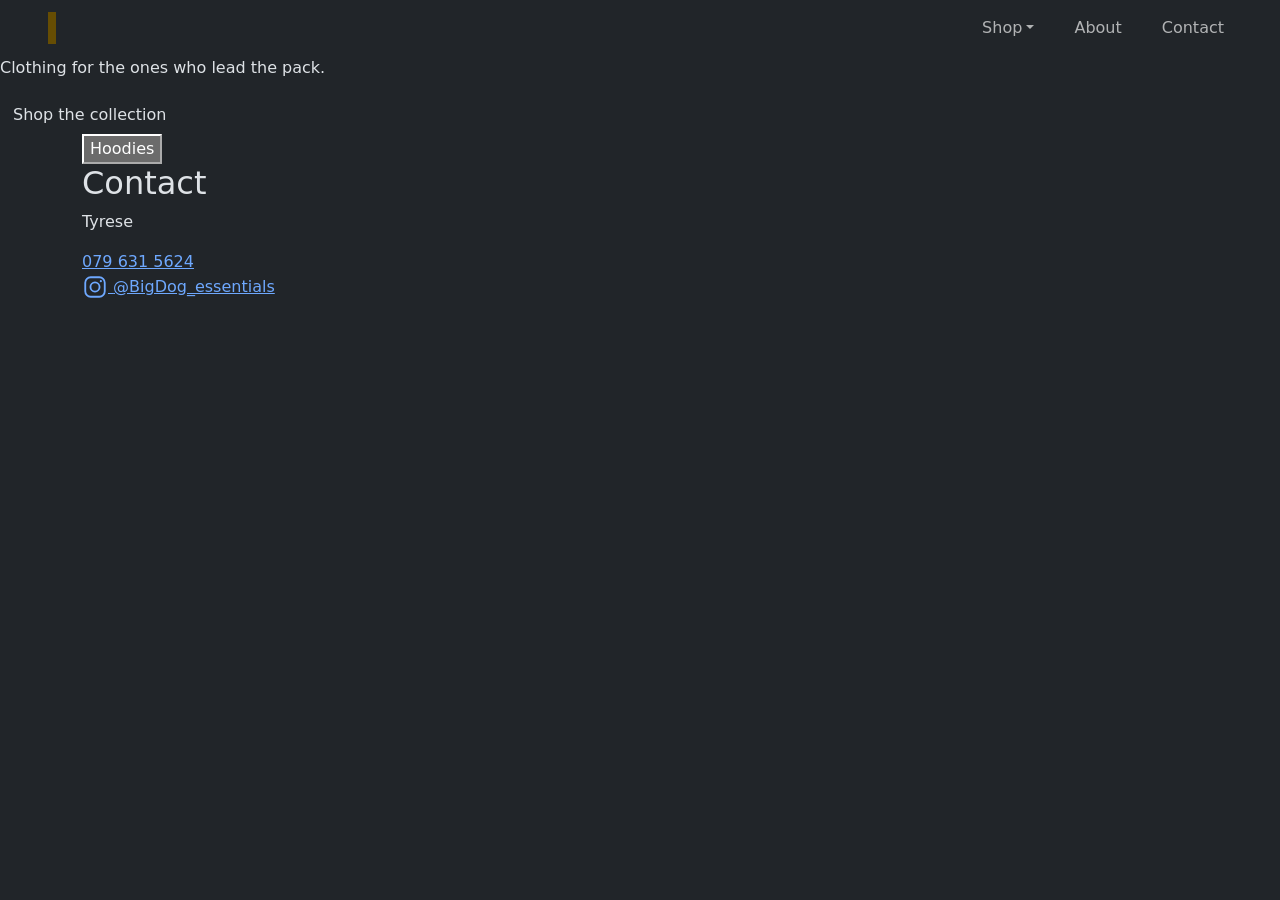
==== index.html @ 0dd2957b "Add files via upload" ====
<!DOCTYPE html>
<html lang="en" data-bs-theme="dark">
<head>
<meta charset="utf-8">
<meta name="viewport" content="width=device-width, initial-scale=1">
<title>BigDog</title>
<link rel="preconnect" href="https://fonts.googleapis.com">
<link rel="preconnect" href="https://fonts.gstatic.com" crossorigin>
<link href="https://fonts.googleapis.com/css2?family=Barlow+Condensed:wght@400;500;600&display=swap" rel="stylesheet">
<link href="https://cdn.jsdelivr.net/npm/bootstrap@5.3.3/dist/css/bootstrap.min.css" rel="stylesheet">
<link href="css/style.css" rel="stylesheet">
</head>
<body>

<header class="hero">
  <div class="bg"></div><div class="bg-tone"></div><div class="bg-fade"></div>

  <nav class="navbar navbar-expand-sm px-3 px-md-5" aria-label="Main">
    <a class="navbar-brand" href="#"><span class="mark" role="img" aria-label="BigDog"></span></a>
    <button class="navbar-toggler" type="button" data-bs-toggle="collapse" data-bs-target="#mainNav" aria-controls="mainNav" aria-expanded="false" aria-label="Toggle navigation">
      <span class="navbar-toggler-icon"></span>
    </button>
    <div class="collapse navbar-collapse justify-content-end" id="mainNav">
      <ul class="navbar-nav gap-sm-4">
        <li class="nav-item dropdown">
          <a class="nav-link dropdown-toggle" href="#" role="button" data-bs-toggle="dropdown" aria-expanded="false">Shop</a>
          <ul class="dropdown-menu">
            <li><a class="dropdown-item" href="#hoodies" data-open="hoodies">Hoodies</a></li>
            <li><a class="dropdown-item" href="#sweaters" data-soon="Sweaters">Sweaters</a></li>
            <li><a class="dropdown-item" href="#t-shirts" data-soon="T-shirts">T-shirts</a></li>
            <li><a class="dropdown-item" href="#pants" data-soon="Pants and sweatpants">Pants and sweatpants</a></li>
            <li><a class="dropdown-item" href="#caps" data-soon="Caps">Caps</a></li>
          </ul>
        </li>
        <li class="nav-item"><a class="nav-link" href="#about">About</a></li>
        <li class="nav-item"><a class="nav-link" href="#contact">Contact</a></li>
      </ul>
    </div>
  </nav>

  <main class="hero-main">
    <h1 class="visually-hidden">BigDog</h1>
    <div class="logo" role="img" aria-label="BigDog logo"><i></i></div>
    <div class="below">
      <p class="tag">Clothing for the ones who lead the pack.</p>
      <a class="btn btn-emerald" href="#hoodies" data-open="hoodies">Shop the collection</a>
    </div>
  </main>
</header>

<section class="hoodies" id="hoodies">
  <div class="container">
    <button class="acc-btn" type="button" data-bs-toggle="collapse" data-bs-target="#hoodie-list" aria-expanded="false" aria-controls="hoodie-list">Hoodies</button>
    <div class="collapse" id="hoodie-list">
      <div class="row row-cols-1 row-cols-sm-2 row-cols-lg-4 g-4 pb-5">
        <div class="col"><img src="images/hoodie-1.jpg" alt="Two people in heather gray BigDog hoodies against a concrete wall, one showing the BDG chest print and one the vertical BIGDOG back print" loading="lazy"><h2>Hoodie 1</h2></div>
        <div class="col"><img src="images/hoodie-2.jpg" alt="One person in a sky blue BDG hoodie and one in a sage green hoodie with the BigDog dog graphic on the back" loading="lazy"><h2>Hoodie 2</h2></div>
        <div class="col"><img src="images/hoodie-3.jpg" alt="Three people in a gray BIGDOG hoodie, a sky blue BDG hoodie and a mustard BDG hoodie" loading="lazy"><h2>Hoodie 3</h2></div>
        <div class="col"><img src="images/hoodie-4.jpg" alt="Back of a sky blue hoodie with BIGDOG printed vertically" loading="lazy"><h2>Hoodie 4</h2></div>
      </div>
    </div>
  </div>
</section>

<section class="contact" id="contact">
  <div class="container">
    <h2>Contact</h2>
    <p class="who">Tyrese</p>
    <a class="tel" href="tel:+27796315624">079 631 5624</a>
    <div>
      <a class="ig" href="https://www.instagram.com/BigDog_essentials" target="_blank" rel="noopener noreferrer" aria-label="BigDog on Instagram, @BigDog_essentials">
        <svg viewBox="0 0 24 24" width="26" height="26" fill="none" stroke="currentColor" stroke-width="1.7" aria-hidden="true"><rect x="3" y="3" width="18" height="18" rx="5"/><circle cx="12" cy="12" r="4.2"/><circle cx="17.4" cy="6.6" r="1" fill="currentColor" stroke="none"/></svg>
        <span>@BigDog_essentials</span>
      </a>
    </div>
  </div>
</section>

<div class="toast-container position-fixed top-0 start-50 translate-middle-x p-3 soon-wrap">
  <div id="soon-toast" class="toast soon" role="status" aria-live="polite" aria-atomic="true" data-bs-delay="2800">
    <div class="toast-body text-center"><b>Coming soon</b><span id="toast-name"></span></div>
  </div>
</div>

<script src="https://cdn.jsdelivr.net/npm/bootstrap@5.3.3/dist/js/bootstrap.bundle.min.js"></script>
<script src="js/main.js"></script>
</body>
</html>
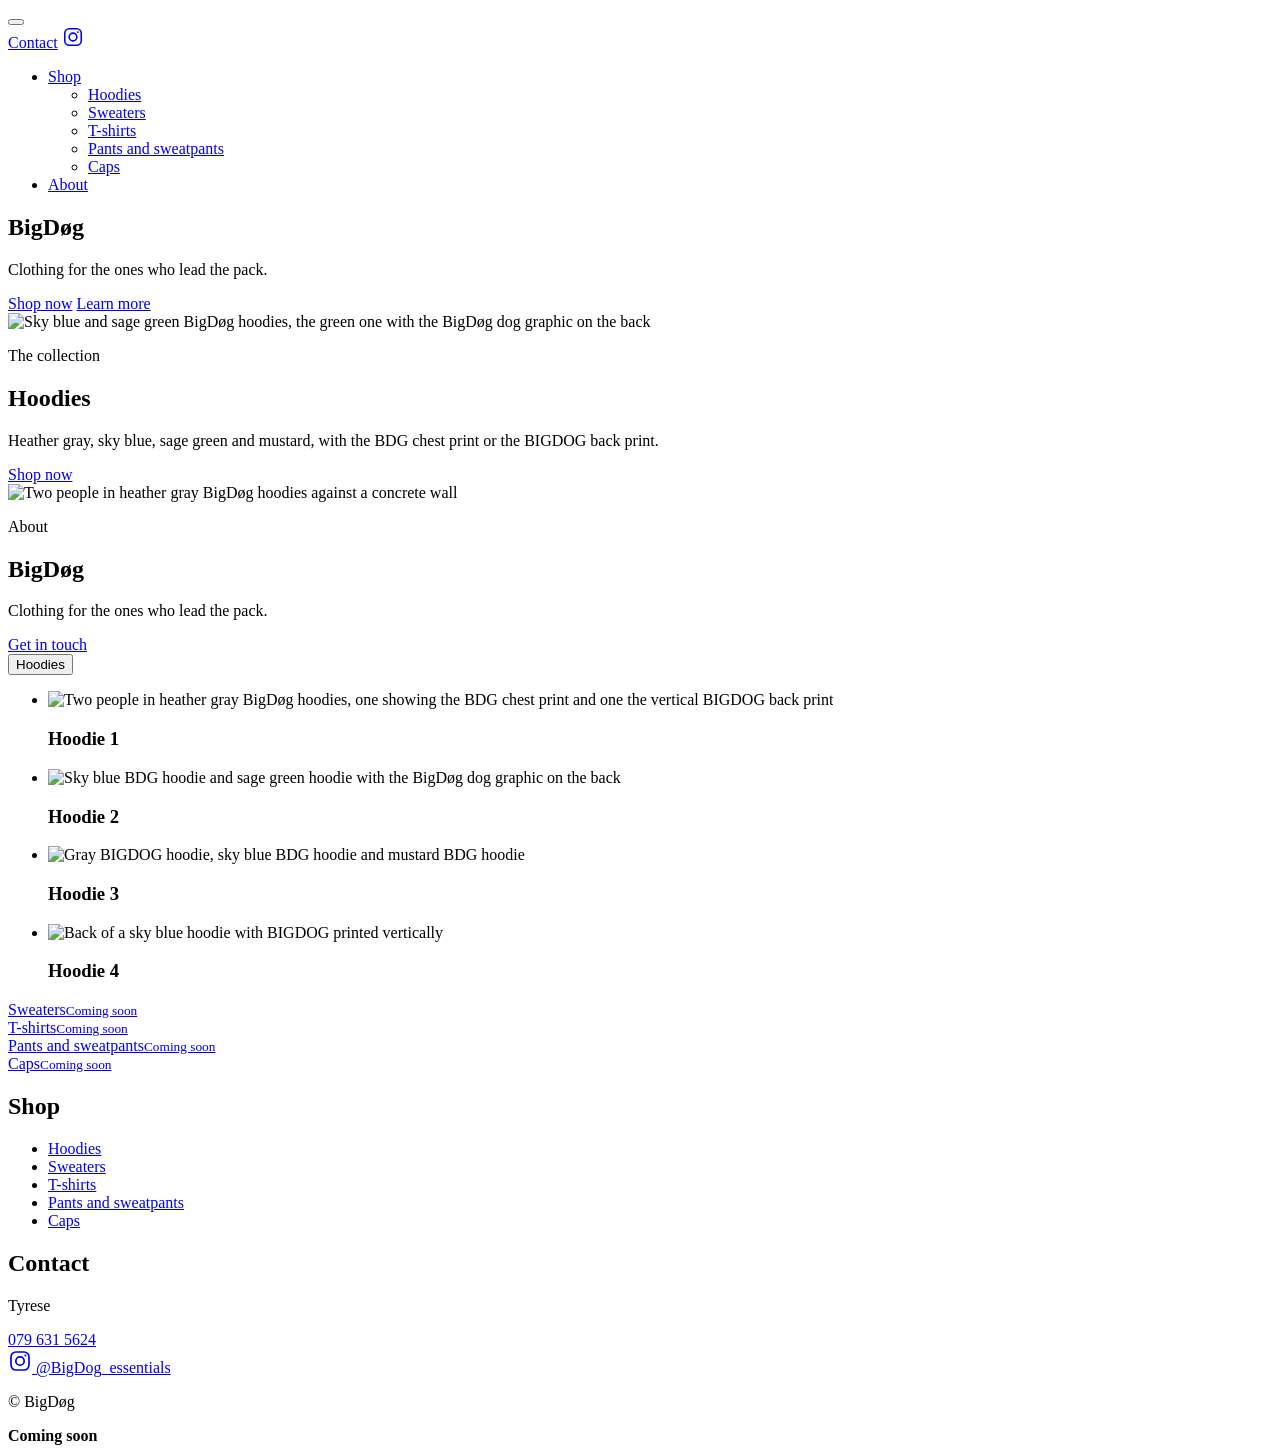
==== commit 5712642b: "Add files via upload" ====
--- a/index.html
+++ b/index.html
@@ -2,79 +2,136 @@
 <html lang="en" data-bs-theme="dark">
 <head>
 <meta charset="utf-8">
-<meta name="viewport" content="width=device-width, initial-scale=1">
-<title>BigDog</title>
+<meta name="viewport" content="width=device-width, initial-scale=1, viewport-fit=cover">
+<title>BigDøg</title>
 <link rel="preconnect" href="https://fonts.googleapis.com">
 <link rel="preconnect" href="https://fonts.gstatic.com" crossorigin>
 <link href="https://fonts.googleapis.com/css2?family=Barlow+Condensed:wght@400;500;600&display=swap" rel="stylesheet">
-<link href="https://cdn.jsdelivr.net/npm/bootstrap@5.3.3/dist/css/bootstrap.min.css" rel="stylesheet">
-<link href="css/style.css" rel="stylesheet">
+<link href="../css/bootstrap.min.css" rel="stylesheet">
+<link href="../css/style.css" rel="stylesheet">
 </head>
 <body>
 
-<header class="hero">
-  <div class="bg"></div><div class="bg-tone"></div><div class="bg-fade"></div>
-
-  <nav class="navbar navbar-expand-sm px-3 px-md-5" aria-label="Main">
-    <a class="navbar-brand" href="#"><span class="mark" role="img" aria-label="BigDog"></span></a>
-    <button class="navbar-toggler" type="button" data-bs-toggle="collapse" data-bs-target="#mainNav" aria-controls="mainNav" aria-expanded="false" aria-label="Toggle navigation">
-      <span class="navbar-toggler-icon"></span>
-    </button>
-    <div class="collapse navbar-collapse justify-content-end" id="mainNav">
-      <ul class="navbar-nav gap-sm-4">
-        <li class="nav-item dropdown">
-          <a class="nav-link dropdown-toggle" href="#" role="button" data-bs-toggle="dropdown" aria-expanded="false">Shop</a>
-          <ul class="dropdown-menu">
-            <li><a class="dropdown-item" href="#hoodies" data-open="hoodies">Hoodies</a></li>
-            <li><a class="dropdown-item" href="#sweaters" data-soon="Sweaters">Sweaters</a></li>
-            <li><a class="dropdown-item" href="#t-shirts" data-soon="T-shirts">T-shirts</a></li>
-            <li><a class="dropdown-item" href="#pants" data-soon="Pants and sweatpants">Pants and sweatpants</a></li>
-            <li><a class="dropdown-item" href="#caps" data-soon="Caps">Caps</a></li>
-          </ul>
-        </li>
-        <li class="nav-item"><a class="nav-link" href="#about">About</a></li>
-        <li class="nav-item"><a class="nav-link" href="#contact">Contact</a></li>
-      </ul>
+<!-- Header: menu left, logo centre, contact and Instagram right -->
+<header class="site-header">
+  <nav class="navbar navbar-expand-md" aria-label="Main">
+    <div class="container-fluid head-grid px-3 px-md-4">
+      <button class="navbar-toggler" type="button" data-bs-toggle="collapse" data-bs-target="#mainNav" aria-controls="mainNav" aria-expanded="false" aria-label="Toggle navigation"><span class="navbar-toggler-icon"></span></button>
+      <a class="navbar-brand" href="#top" aria-label="BigDøg home"><span class="mark" role="img" aria-label="BigDøg"></span></a>
+      <div class="head-right">
+        <a class="nav-link" href="#contact">Contact</a>
+        <a class="ig-icon" href="https://www.instagram.com/BigDog_essentials" target="_blank" rel="noopener noreferrer" aria-label="BigDøg on Instagram, @BigDog_essentials">
+          <svg viewBox="0 0 24 24" width="22" height="22" fill="none" stroke="currentColor" stroke-width="1.7" aria-hidden="true"><rect x="3" y="3" width="18" height="18" rx="5"/><circle cx="12" cy="12" r="4.2"/><circle cx="17.4" cy="6.6" r="1" fill="currentColor" stroke="none"/></svg>
+        </a>
+      </div>
+      <div class="collapse navbar-collapse" id="mainNav">
+        <ul class="navbar-nav">
+          <li class="nav-item dropdown">
+            <a class="nav-link dropdown-toggle" href="#" role="button" data-bs-toggle="dropdown" aria-expanded="false">Shop</a>
+            <ul class="dropdown-menu">
+              <li><a class="dropdown-item" href="#hoodies" data-open="hoodies">Hoodies</a></li>
+              <li><a class="dropdown-item" href="#sweaters" data-soon="Sweaters">Sweaters</a></li>
+              <li><a class="dropdown-item" href="#t-shirts" data-soon="T-shirts">T-shirts</a></li>
+              <li><a class="dropdown-item" href="#pants" data-soon="Pants and sweatpants">Pants and sweatpants</a></li>
+              <li><a class="dropdown-item" href="#caps" data-soon="Caps">Caps</a></li>
+            </ul>
+          </li>
+          <li class="nav-item"><a class="nav-link" href="#about">About</a></li>
+        </ul>
+      </div>
     </div>
   </nav>
-
-  <main class="hero-main">
-    <h1 class="visually-hidden">BigDog</h1>
-    <div class="logo" role="img" aria-label="BigDog logo"><i></i></div>
-    <div class="below">
-      <p class="tag">Clothing for the ones who lead the pack.</p>
-      <a class="btn btn-emerald" href="#hoodies" data-open="hoodies">Shop the collection</a>
-    </div>
-  </main>
 </header>
 
+<!-- Hero -->
+<section class="hero" id="top">
+  <div class="bg"></div><div class="bg-tone"></div><div class="bg-fade"></div>
+  <h1 class="visually-hidden">BigDøg</h1>
+  <div class="logo" role="img" aria-label="BigDøg logo"><i></i></div>
+  <p class="tag">Clothing for the ones who lead the pack.</p>
+  <div class="cta-row">
+    <a class="btn-line" href="#hoodies" data-open="hoodies">Shop now</a>
+    <a class="btn-line ghost" href="#about">Learn more</a>
+  </div>
+</section>
+
+<!-- Editorial feature blocks -->
+<section class="feature">
+  <div class="row g-0 align-items-center">
+    <div class="col-12 col-md-6"><img src="../images/hoodie-2.jpg" alt="Sky blue and sage green BigDøg hoodies, the green one with the BigDøg dog graphic on the back"></div>
+    <div class="col-12 col-md-6"><div class="feature-text">
+      <p class="eyebrow">The collection</p>
+      <h2>Hoodies</h2>
+      <p>Heather gray, sky blue, sage green and mustard, with the BDG chest print or the BIGDOG back print.</p>
+      <div class="cta-row"><a class="btn-line" href="#hoodies" data-open="hoodies">Shop now</a></div>
+    </div></div>
+  </div>
+</section>
+
+<section class="feature flip" id="about">
+  <div class="row g-0 align-items-center">
+    <div class="col-12 col-md-6 order-md-2"><img src="../images/hoodie-1.jpg" alt="Two people in heather gray BigDøg hoodies against a concrete wall"></div>
+    <div class="col-12 col-md-6 order-md-1"><div class="feature-text">
+      <p class="eyebrow">About</p>
+      <h2>BigDøg</h2>
+      <p>Clothing for the ones who lead the pack.</p>
+      <div class="cta-row"><a class="btn-line ghost" href="#contact">Get in touch</a></div>
+    </div></div>
+  </div>
+</section>
+
+<!-- Hoodies: expandable product rail -->
 <section class="hoodies" id="hoodies">
-  <div class="container">
+  <div class="container-fluid px-3 px-md-4">
     <button class="acc-btn" type="button" data-bs-toggle="collapse" data-bs-target="#hoodie-list" aria-expanded="false" aria-controls="hoodie-list">Hoodies</button>
     <div class="collapse" id="hoodie-list">
-      <div class="row row-cols-1 row-cols-sm-2 row-cols-lg-4 g-4 pb-5">
-        <div class="col"><img src="images/hoodie-1.jpg" alt="Two people in heather gray BigDog hoodies against a concrete wall, one showing the BDG chest print and one the vertical BIGDOG back print" loading="lazy"><h2>Hoodie 1</h2></div>
-        <div class="col"><img src="images/hoodie-2.jpg" alt="One person in a sky blue BDG hoodie and one in a sage green hoodie with the BigDog dog graphic on the back" loading="lazy"><h2>Hoodie 2</h2></div>
-        <div class="col"><img src="images/hoodie-3.jpg" alt="Three people in a gray BIGDOG hoodie, a sky blue BDG hoodie and a mustard BDG hoodie" loading="lazy"><h2>Hoodie 3</h2></div>
-        <div class="col"><img src="images/hoodie-4.jpg" alt="Back of a sky blue hoodie with BIGDOG printed vertically" loading="lazy"><h2>Hoodie 4</h2></div>
-      </div>
+      <ul class="rail">
+        <li><img src="../images/hoodie-1.jpg" alt="Two people in heather gray BigDøg hoodies, one showing the BDG chest print and one the vertical BIGDOG back print" loading="lazy"><h3>Hoodie 1</h3><span class="sw" style="--c:#b9b9b5" title="Heather gray"></span></li>
+        <li><img src="../images/hoodie-2.jpg" alt="Sky blue BDG hoodie and sage green hoodie with the BigDøg dog graphic on the back" loading="lazy"><h3>Hoodie 2</h3><span class="sw" style="--c:#7fa6cf" title="Sky blue"></span><span class="sw" style="--c:#a9c9a0" title="Sage green"></span></li>
+        <li><img src="../images/hoodie-3.jpg" alt="Gray BIGDOG hoodie, sky blue BDG hoodie and mustard BDG hoodie" loading="lazy"><h3>Hoodie 3</h3><span class="sw" style="--c:#b9b9b5" title="Heather gray"></span><span class="sw" style="--c:#7fa6cf" title="Sky blue"></span><span class="sw" style="--c:#d9a93b" title="Mustard"></span></li>
+        <li><img src="../images/hoodie-4.jpg" alt="Back of a sky blue hoodie with BIGDOG printed vertically" loading="lazy"><h3>Hoodie 4</h3><span class="sw" style="--c:#7fa6cf" title="Sky blue"></span></li>
+      </ul>
     </div>
   </div>
 </section>
 
-<section class="contact" id="contact">
-  <div class="container">
-    <h2>Contact</h2>
-    <p class="who">Tyrese</p>
-    <a class="tel" href="tel:+27796315624">079 631 5624</a>
-    <div>
-      <a class="ig" href="https://www.instagram.com/BigDog_essentials" target="_blank" rel="noopener noreferrer" aria-label="BigDog on Instagram, @BigDog_essentials">
-        <svg viewBox="0 0 24 24" width="26" height="26" fill="none" stroke="currentColor" stroke-width="1.7" aria-hidden="true"><rect x="3" y="3" width="18" height="18" rx="5"/><circle cx="12" cy="12" r="4.2"/><circle cx="17.4" cy="6.6" r="1" fill="currentColor" stroke="none"/></svg>
-        <span>@BigDog_essentials</span>
-      </a>
-    </div>
+<!-- Coming soon categories -->
+<section class="tiles" aria-label="More categories">
+  <div class="row g-0 row-cols-2 row-cols-md-4">
+    <div class="col"><a class="tile" href="#sweaters" data-soon="Sweaters"><span>Sweaters</span><small>Coming soon</small></a></div>
+    <div class="col"><a class="tile" href="#t-shirts" data-soon="T-shirts"><span>T-shirts</span><small>Coming soon</small></a></div>
+    <div class="col"><a class="tile" href="#pants" data-soon="Pants and sweatpants"><span>Pants and sweatpants</span><small>Coming soon</small></a></div>
+    <div class="col"><a class="tile" href="#caps" data-soon="Caps"><span>Caps</span><small>Coming soon</small></a></div>
   </div>
 </section>
+
+<!-- Footer -->
+<footer class="site-footer" id="contact">
+  <div class="container-fluid px-3 px-md-4">
+    <div class="row g-4 py-5">
+      <div class="col-12 col-md-4"><span class="mark foot-mark" role="img" aria-label="BigDøg"></span></div>
+      <div class="col-6 col-md-4">
+        <h2>Shop</h2>
+        <ul class="flinks">
+          <li><a href="#hoodies" data-open="hoodies">Hoodies</a></li>
+          <li><a href="#sweaters" data-soon="Sweaters">Sweaters</a></li>
+          <li><a href="#t-shirts" data-soon="T-shirts">T-shirts</a></li>
+          <li><a href="#pants" data-soon="Pants and sweatpants">Pants and sweatpants</a></li>
+          <li><a href="#caps" data-soon="Caps">Caps</a></li>
+        </ul>
+      </div>
+      <div class="col-6 col-md-4">
+        <h2>Contact</h2>
+        <p class="who">Tyrese</p>
+        <a class="tel" href="tel:+27796315624">079 631 5624</a>
+        <div><a class="ig" href="https://www.instagram.com/BigDog_essentials" target="_blank" rel="noopener noreferrer" aria-label="BigDøg on Instagram, @BigDog_essentials">
+          <svg viewBox="0 0 24 24" width="24" height="24" fill="none" stroke="currentColor" stroke-width="1.7" aria-hidden="true"><rect x="3" y="3" width="18" height="18" rx="5"/><circle cx="12" cy="12" r="4.2"/><circle cx="17.4" cy="6.6" r="1" fill="currentColor" stroke="none"/></svg>
+          <span>@BigDog_essentials</span></a></div>
+      </div>
+    </div>
+    <p class="copy">&copy; BigDøg</p>
+  </div>
+</footer>
 
 <div class="toast-container position-fixed top-0 start-50 translate-middle-x p-3 soon-wrap">
   <div id="soon-toast" class="toast soon" role="status" aria-live="polite" aria-atomic="true" data-bs-delay="2800">
@@ -82,7 +139,7 @@
   </div>
 </div>
 
-<script src="https://cdn.jsdelivr.net/npm/bootstrap@5.3.3/dist/js/bootstrap.bundle.min.js"></script>
-<script src="js/main.js"></script>
+<script src="../js/bootstrap.bundle.min.js"></script>
+<script src="../js/main.js"></script>
 </body>
 </html>
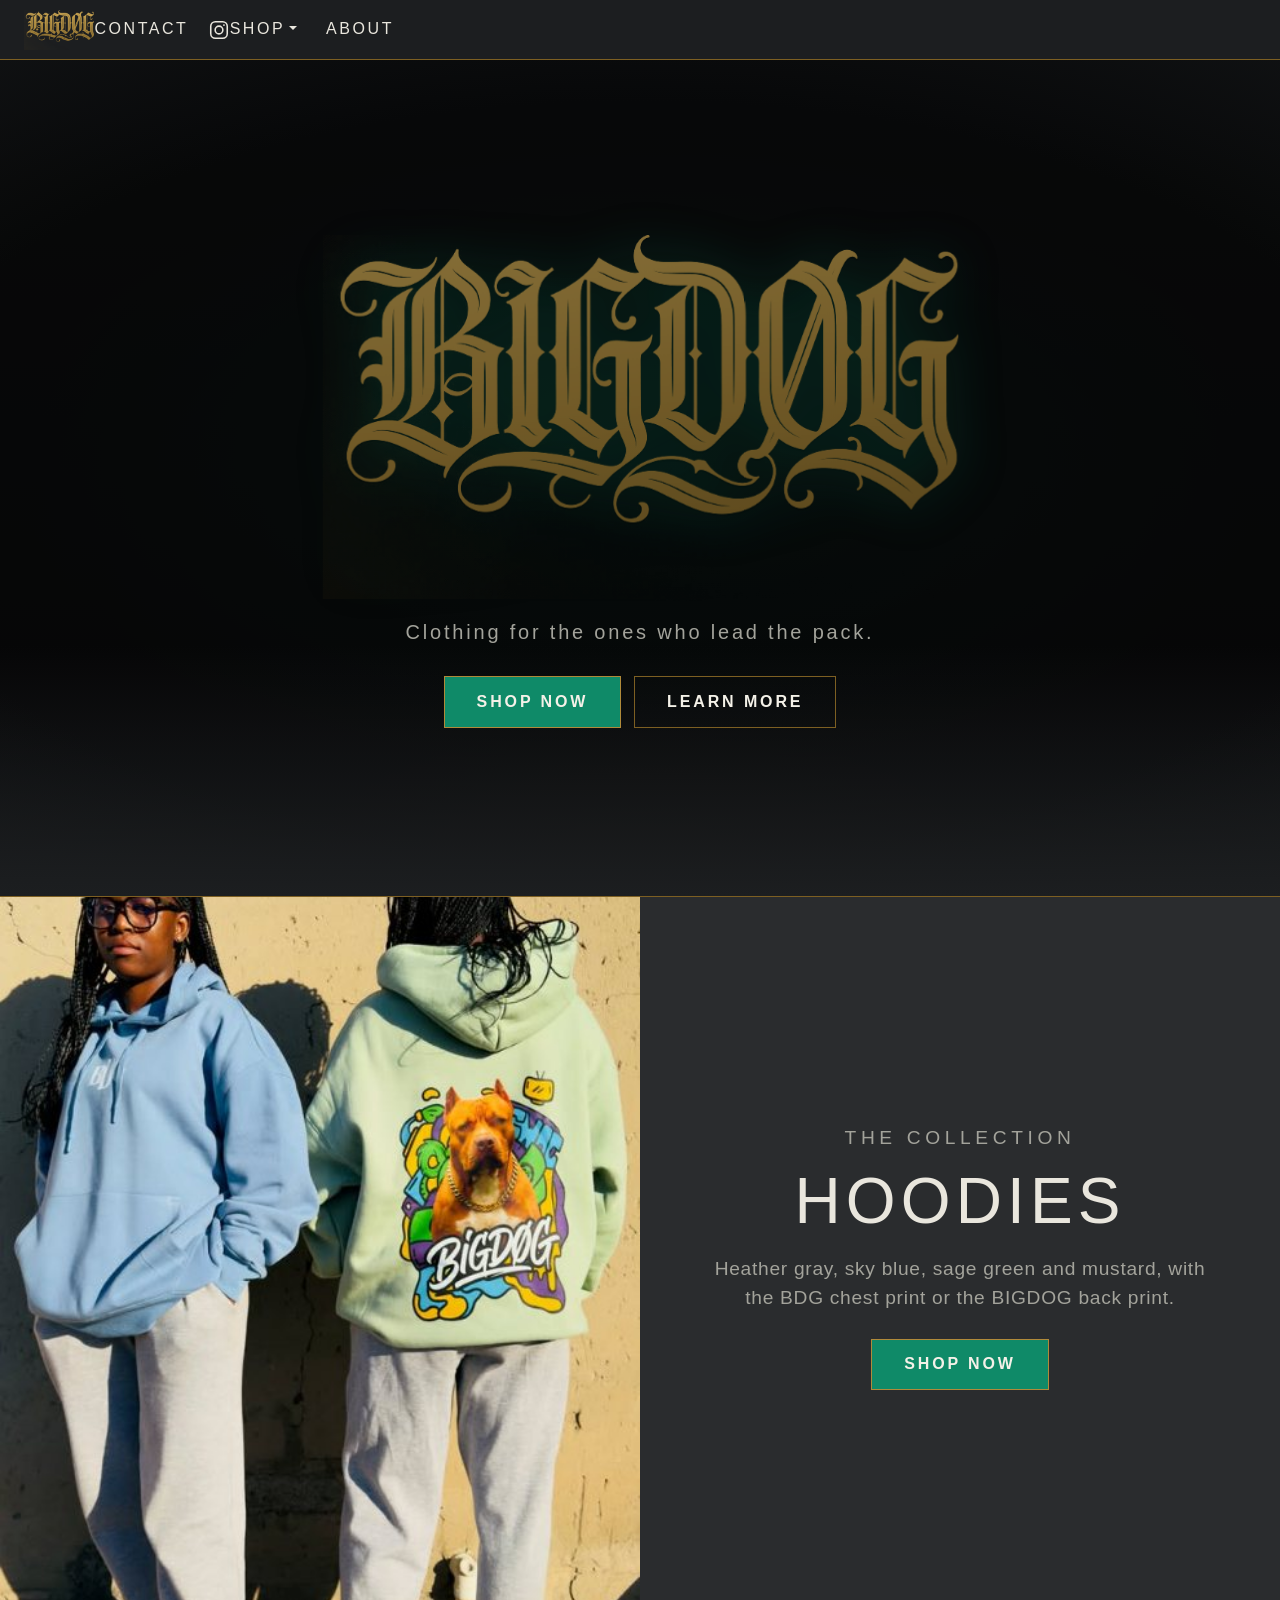
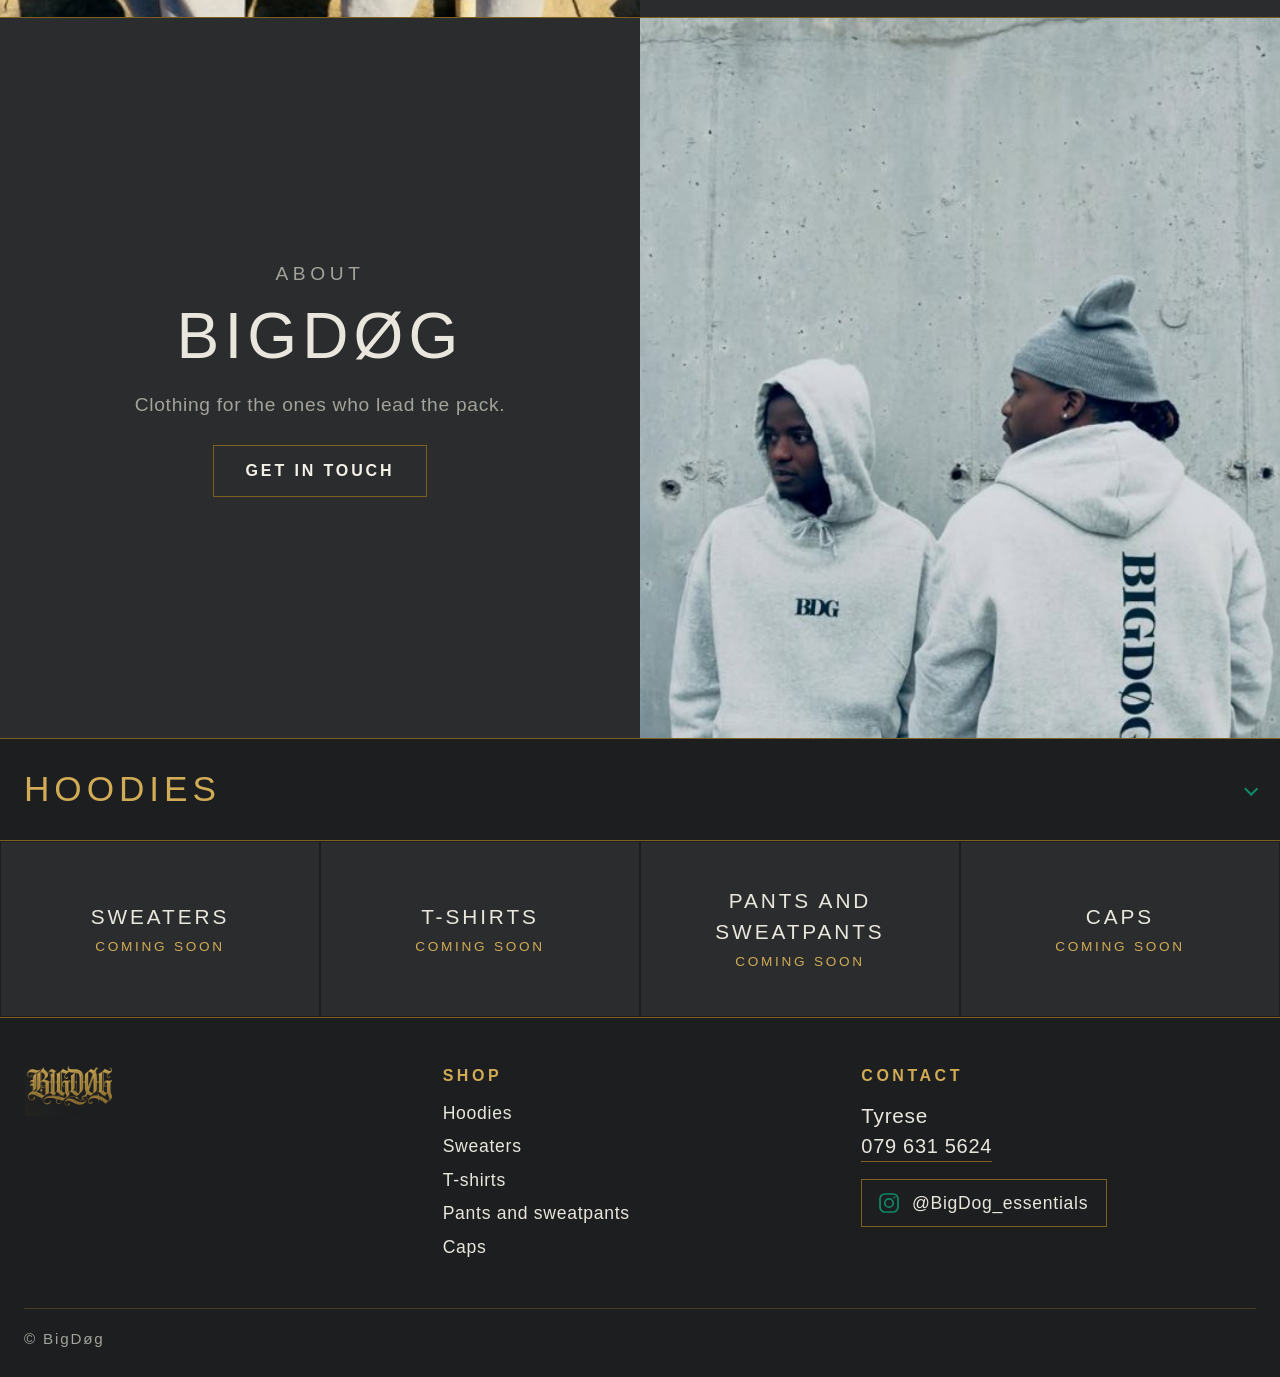
==== commit 0e83eacc: "Rename index (1).html to index.html" ====
--- a/index.html
+++ b/index.html
@@ -1,145 +1,10 @@
 <!DOCTYPE html>
-<html lang="en" data-bs-theme="dark">
+<html lang="en">
 <head>
 <meta charset="utf-8">
-<meta name="viewport" content="width=device-width, initial-scale=1, viewport-fit=cover">
+<meta http-equiv="refresh" content="0; url=html/index.html">
+<link rel="canonical" href="html/index.html">
 <title>BigDøg</title>
-<link rel="preconnect" href="https://fonts.googleapis.com">
-<link rel="preconnect" href="https://fonts.gstatic.com" crossorigin>
-<link href="https://fonts.googleapis.com/css2?family=Barlow+Condensed:wght@400;500;600&display=swap" rel="stylesheet">
-<link href="../css/bootstrap.min.css" rel="stylesheet">
-<link href="../css/style.css" rel="stylesheet">
 </head>
-<body>
-
-<!-- Header: menu left, logo centre, contact and Instagram right -->
-<header class="site-header">
-  <nav class="navbar navbar-expand-md" aria-label="Main">
-    <div class="container-fluid head-grid px-3 px-md-4">
-      <button class="navbar-toggler" type="button" data-bs-toggle="collapse" data-bs-target="#mainNav" aria-controls="mainNav" aria-expanded="false" aria-label="Toggle navigation"><span class="navbar-toggler-icon"></span></button>
-      <a class="navbar-brand" href="#top" aria-label="BigDøg home"><span class="mark" role="img" aria-label="BigDøg"></span></a>
-      <div class="head-right">
-        <a class="nav-link" href="#contact">Contact</a>
-        <a class="ig-icon" href="https://www.instagram.com/BigDog_essentials" target="_blank" rel="noopener noreferrer" aria-label="BigDøg on Instagram, @BigDog_essentials">
-          <svg viewBox="0 0 24 24" width="22" height="22" fill="none" stroke="currentColor" stroke-width="1.7" aria-hidden="true"><rect x="3" y="3" width="18" height="18" rx="5"/><circle cx="12" cy="12" r="4.2"/><circle cx="17.4" cy="6.6" r="1" fill="currentColor" stroke="none"/></svg>
-        </a>
-      </div>
-      <div class="collapse navbar-collapse" id="mainNav">
-        <ul class="navbar-nav">
-          <li class="nav-item dropdown">
-            <a class="nav-link dropdown-toggle" href="#" role="button" data-bs-toggle="dropdown" aria-expanded="false">Shop</a>
-            <ul class="dropdown-menu">
-              <li><a class="dropdown-item" href="#hoodies" data-open="hoodies">Hoodies</a></li>
-              <li><a class="dropdown-item" href="#sweaters" data-soon="Sweaters">Sweaters</a></li>
-              <li><a class="dropdown-item" href="#t-shirts" data-soon="T-shirts">T-shirts</a></li>
-              <li><a class="dropdown-item" href="#pants" data-soon="Pants and sweatpants">Pants and sweatpants</a></li>
-              <li><a class="dropdown-item" href="#caps" data-soon="Caps">Caps</a></li>
-            </ul>
-          </li>
-          <li class="nav-item"><a class="nav-link" href="#about">About</a></li>
-        </ul>
-      </div>
-    </div>
-  </nav>
-</header>
-
-<!-- Hero -->
-<section class="hero" id="top">
-  <div class="bg"></div><div class="bg-tone"></div><div class="bg-fade"></div>
-  <h1 class="visually-hidden">BigDøg</h1>
-  <div class="logo" role="img" aria-label="BigDøg logo"><i></i></div>
-  <p class="tag">Clothing for the ones who lead the pack.</p>
-  <div class="cta-row">
-    <a class="btn-line" href="#hoodies" data-open="hoodies">Shop now</a>
-    <a class="btn-line ghost" href="#about">Learn more</a>
-  </div>
-</section>
-
-<!-- Editorial feature blocks -->
-<section class="feature">
-  <div class="row g-0 align-items-center">
-    <div class="col-12 col-md-6"><img src="../images/hoodie-2.jpg" alt="Sky blue and sage green BigDøg hoodies, the green one with the BigDøg dog graphic on the back"></div>
-    <div class="col-12 col-md-6"><div class="feature-text">
-      <p class="eyebrow">The collection</p>
-      <h2>Hoodies</h2>
-      <p>Heather gray, sky blue, sage green and mustard, with the BDG chest print or the BIGDOG back print.</p>
-      <div class="cta-row"><a class="btn-line" href="#hoodies" data-open="hoodies">Shop now</a></div>
-    </div></div>
-  </div>
-</section>
-
-<section class="feature flip" id="about">
-  <div class="row g-0 align-items-center">
-    <div class="col-12 col-md-6 order-md-2"><img src="../images/hoodie-1.jpg" alt="Two people in heather gray BigDøg hoodies against a concrete wall"></div>
-    <div class="col-12 col-md-6 order-md-1"><div class="feature-text">
-      <p class="eyebrow">About</p>
-      <h2>BigDøg</h2>
-      <p>Clothing for the ones who lead the pack.</p>
-      <div class="cta-row"><a class="btn-line ghost" href="#contact">Get in touch</a></div>
-    </div></div>
-  </div>
-</section>
-
-<!-- Hoodies: expandable product rail -->
-<section class="hoodies" id="hoodies">
-  <div class="container-fluid px-3 px-md-4">
-    <button class="acc-btn" type="button" data-bs-toggle="collapse" data-bs-target="#hoodie-list" aria-expanded="false" aria-controls="hoodie-list">Hoodies</button>
-    <div class="collapse" id="hoodie-list">
-      <ul class="rail">
-        <li><img src="../images/hoodie-1.jpg" alt="Two people in heather gray BigDøg hoodies, one showing the BDG chest print and one the vertical BIGDOG back print" loading="lazy"><h3>Hoodie 1</h3><span class="sw" style="--c:#b9b9b5" title="Heather gray"></span></li>
-        <li><img src="../images/hoodie-2.jpg" alt="Sky blue BDG hoodie and sage green hoodie with the BigDøg dog graphic on the back" loading="lazy"><h3>Hoodie 2</h3><span class="sw" style="--c:#7fa6cf" title="Sky blue"></span><span class="sw" style="--c:#a9c9a0" title="Sage green"></span></li>
-        <li><img src="../images/hoodie-3.jpg" alt="Gray BIGDOG hoodie, sky blue BDG hoodie and mustard BDG hoodie" loading="lazy"><h3>Hoodie 3</h3><span class="sw" style="--c:#b9b9b5" title="Heather gray"></span><span class="sw" style="--c:#7fa6cf" title="Sky blue"></span><span class="sw" style="--c:#d9a93b" title="Mustard"></span></li>
-        <li><img src="../images/hoodie-4.jpg" alt="Back of a sky blue hoodie with BIGDOG printed vertically" loading="lazy"><h3>Hoodie 4</h3><span class="sw" style="--c:#7fa6cf" title="Sky blue"></span></li>
-      </ul>
-    </div>
-  </div>
-</section>
-
-<!-- Coming soon categories -->
-<section class="tiles" aria-label="More categories">
-  <div class="row g-0 row-cols-2 row-cols-md-4">
-    <div class="col"><a class="tile" href="#sweaters" data-soon="Sweaters"><span>Sweaters</span><small>Coming soon</small></a></div>
-    <div class="col"><a class="tile" href="#t-shirts" data-soon="T-shirts"><span>T-shirts</span><small>Coming soon</small></a></div>
-    <div class="col"><a class="tile" href="#pants" data-soon="Pants and sweatpants"><span>Pants and sweatpants</span><small>Coming soon</small></a></div>
-    <div class="col"><a class="tile" href="#caps" data-soon="Caps"><span>Caps</span><small>Coming soon</small></a></div>
-  </div>
-</section>
-
-<!-- Footer -->
-<footer class="site-footer" id="contact">
-  <div class="container-fluid px-3 px-md-4">
-    <div class="row g-4 py-5">
-      <div class="col-12 col-md-4"><span class="mark foot-mark" role="img" aria-label="BigDøg"></span></div>
-      <div class="col-6 col-md-4">
-        <h2>Shop</h2>
-        <ul class="flinks">
-          <li><a href="#hoodies" data-open="hoodies">Hoodies</a></li>
-          <li><a href="#sweaters" data-soon="Sweaters">Sweaters</a></li>
-          <li><a href="#t-shirts" data-soon="T-shirts">T-shirts</a></li>
-          <li><a href="#pants" data-soon="Pants and sweatpants">Pants and sweatpants</a></li>
-          <li><a href="#caps" data-soon="Caps">Caps</a></li>
-        </ul>
-      </div>
-      <div class="col-6 col-md-4">
-        <h2>Contact</h2>
-        <p class="who">Tyrese</p>
-        <a class="tel" href="tel:+27796315624">079 631 5624</a>
-        <div><a class="ig" href="https://www.instagram.com/BigDog_essentials" target="_blank" rel="noopener noreferrer" aria-label="BigDøg on Instagram, @BigDog_essentials">
-          <svg viewBox="0 0 24 24" width="24" height="24" fill="none" stroke="currentColor" stroke-width="1.7" aria-hidden="true"><rect x="3" y="3" width="18" height="18" rx="5"/><circle cx="12" cy="12" r="4.2"/><circle cx="17.4" cy="6.6" r="1" fill="currentColor" stroke="none"/></svg>
-          <span>@BigDog_essentials</span></a></div>
-      </div>
-    </div>
-    <p class="copy">&copy; BigDøg</p>
-  </div>
-</footer>
-
-<div class="toast-container position-fixed top-0 start-50 translate-middle-x p-3 soon-wrap">
-  <div id="soon-toast" class="toast soon" role="status" aria-live="polite" aria-atomic="true" data-bs-delay="2800">
-    <div class="toast-body text-center"><b>Coming soon</b><span id="toast-name"></span></div>
-  </div>
-</div>
-
-<script src="../js/bootstrap.bundle.min.js"></script>
-<script src="../js/main.js"></script>
-</body>
+<body><p><a href="html/index.html">Go to the BigDøg site</a></p></body>
 </html>
